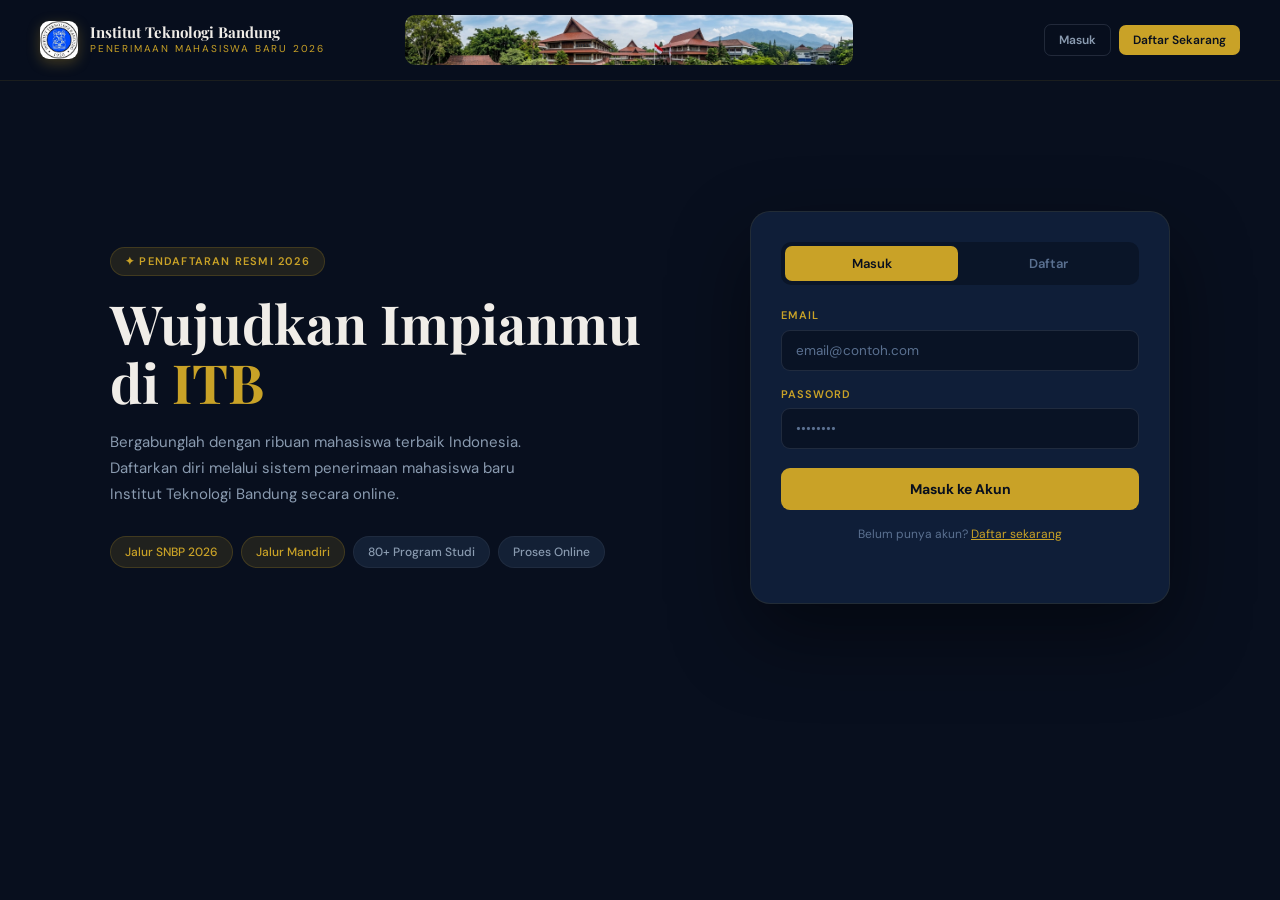
==== index.html @ 245710b5 "first commit" ====
<!doctype html>
<html lang="id">
  <head>
    <meta charset="UTF-8" />
    <meta name="viewport" content="width=device-width, initial-scale=1.0" />
    <title>Halaman Login</title>
    <link
      href="https://fonts.googleapis.com/css2?family=Playfair+Display:wght@700;900&family=DM+Sans:ital,wght@0,300;0,400;0,500;0,600;1,400&display=swap"
      rel="stylesheet"
    />
    <link rel="stylesheet" href="shared.css" />
    <style>
      /* ══ LANDING PAGE ══ */
      .hero {
        display: grid;
        grid-template-columns: 1fr 420px;
        gap: 64px;
        align-items: center;
        max-width: 1140px;
        margin: 0 auto;
        padding: 130px 40px 0;
      }
      .hero-eyebrow {
        display: inline-flex;
        align-items: center;
        gap: 8px;
        padding: 5px 14px;
        border-radius: 100px;
        background: var(--gold-dim);
        border: 1px solid rgba(201, 162, 39, 0.2);
        font-size: 11px;
        font-weight: 600;
        color: var(--gold);
        letter-spacing: 1.2px;
        text-transform: uppercase;
        margin-bottom: 18px;
      }
      .hero h2 {
        font-family: "Playfair Display", serif;
        font-size: clamp(32px, 4.5vw, 54px);
        line-height: 1.1;
        color: var(--white);
        margin-bottom: 16px;
      }
      .hero h2 em {
        color: var(--gold);
        font-style: normal;
      }
      .hero p {
        font-size: 15px;
        color: var(--gray);
        line-height: 1.75;
        max-width: 460px;
        margin-bottom: 28px;
      }
      .hero-pills {
        display: flex;
        flex-wrap: wrap;
        gap: 8px;
      }
      .pill {
        padding: 6px 14px;
        border-radius: 100px;
        font-size: 12px;
        font-weight: 500;
        background: var(--navy-card);
        border: 1px solid var(--border-soft);
        color: var(--gray);
      }
      .pill-gold {
        background: var(--gold-dim);
        border-color: rgba(201, 162, 39, 0.2);
        color: var(--gold);
      }

      /* AUTH CARD */
      .auth-card {
        background: var(--navy-mid);
        border: 1px solid var(--border);
        border-radius: 20px;
        padding: 30px;
        box-shadow: 0 32px 80px rgba(0, 0, 0, 0.45);
      }
      .auth-tabs {
        display: flex;
        gap: 4px;
        background: rgba(8, 15, 30, 0.6);
        border-radius: 10px;
        padding: 4px;
        margin-bottom: 22px;
      }
      .auth-tab {
        flex: 1;
        padding: 9px;
        border-radius: 7px;
        border: none;
        background: transparent;
        color: var(--muted);
        font-family: "DM Sans", sans-serif;
        font-size: 13px;
        font-weight: 600;
        cursor: pointer;
        transition: all 0.18s;
      }
      .auth-tab.active {
        background: var(--gold);
        color: var(--navy);
      }
      .auth-tab:hover:not(.active) {
        color: var(--white);
      }
      .auth-submit {
        width: 100%;
        padding: 12px;
        border-radius: 9px;
        background: var(--gold);
        color: var(--navy);
        font-weight: 700;
        font-size: 14px;
        border: none;
        cursor: pointer;
        font-family: "DM Sans", sans-serif;
        transition: all 0.18s;
        margin-top: 4px;
      }
      .auth-submit:hover {
        background: var(--gold-light);
        box-shadow: 0 6px 24px rgba(201, 162, 39, 0.3);
        transform: translateY(-1px);
      }
      .nomor-result {
        text-align: center;
        padding: 18px;
        background: rgba(201, 162, 39, 0.06);
        border-radius: 12px;
        border: 1px solid rgba(201, 162, 39, 0.2);
        margin-top: 12px;
      }
      .nomor-result p {
        font-size: 11px;
        color: var(--gray);
        margin-bottom: 8px;
      }
      .nomor-display {
        font-family: "Playfair Display", serif;
        font-size: 24px;
        color: var(--gold);
        letter-spacing: 3px;
      }
      .nomor-result small {
        display: block;
        font-size: 11px;
        color: var(--muted);
        margin-top: 8px;
        line-height: 1.5;
      }
      .header-website {
        display: flex;
        align-items: center;
        width: 28rem;
        height: 50px;
        background-image: url("backgrounditb.jpg");
        margin-right: 7rem;
        border-radius: 10px;
        background-size: cover;
      }

      @media (max-width: 900px) {
        .hero {
          grid-template-columns: 1fr;
          padding: 40px 24px;
        }
      }
    </style>
  </head>
  <body>
    <!-- HEADER -->
    <header class="site-header">
      <div class="logo">
        <img
          class="logo-badge"
          src="logoitb.jpg"
          alt="ITB"
          width="40"
          height="40"
        />
        <div class="logo-text">
          <h1>Institut Teknologi Bandung</h1>
          <p>Penerimaan Mahasiswa Baru 2026</p>
        </div>
      </div>
      <a href="https://itb.ac.id/" class="header-link">
        <div class="header-website"></div>
      </a>
      <div class="header-nav">
        <button class="btn btn-ghost btn-sm" onclick="showTab('login')">
          Masuk
        </button>
        <button class="btn btn-primary btn-sm" onclick="showTab('register')">
          Daftar Sekarang
        </button>
      </div>
    </header>

    <!-- HERO + AUTH CARD -->
    <div class="hero">
      <div>
        <div class="hero-eyebrow">✦ Pendaftaran Resmi 2026</div>
        <h2>Wujudkan Impianmu<br />di <em>ITB</em></h2>
        <p>
          Bergabunglah dengan ribuan mahasiswa terbaik Indonesia. Daftarkan diri
          melalui sistem penerimaan mahasiswa baru Institut Teknologi Bandung
          secara online.
        </p>
        <div class="hero-pills">
          <span class="pill pill-gold">Jalur SNBP 2026</span>
          <span class="pill pill-gold">Jalur Mandiri</span>
          <span class="pill">80+ Program Studi</span>
          <span class="pill">Proses Online</span>
        </div>
      </div>

      <div class="auth-card">
        <div class="auth-tabs">
          <button
            class="auth-tab active"
            id="tab-login"
            onclick="showTab('login')"
          >
            Masuk
          </button>
          <button
            class="auth-tab"
            id="tab-register"
            onclick="showTab('register')"
          >
            Daftar
          </button>
        </div>

        <!-- FORM LOGIN -->
        <div id="form-login">
          <div id="alert-login" class="alert"></div>
          <div class="form-group">
            <label>Email</label>
            <input
              type="email"
              id="login-email"
              placeholder="email@contoh.com"
              autocomplete="email"
            />
          </div>
          <div class="form-group">
            <label>Password</label>
            <input
              type="password"
              id="login-password"
              placeholder="••••••••"
              autocomplete="current-password"
            />
          </div>
          <button class="auth-submit" onclick="login()">
            <span id="login-btn-text">Masuk ke Akun</span>
          </button>
          <p
            style="
              text-align: center;
              font-size: 12px;
              color: var(--muted);
              margin-top: 14px;
            "
          >
            Belum punya akun?
            <a
              href="#"
              onclick="
                showTab('register');
                return false;
              "
              style="color: var(--gold)"
              >Daftar sekarang</a
            >
          </p>
        </div>

        <!-- FORM REGISTER -->
        <div id="form-register" class="hidden">
          <div id="alert-register" class="alert"></div>
          <div id="register-fields">
            <div class="form-group">
              <label>Email Aktif</label>
              <input
                type="email"
                id="reg-email"
                placeholder="email@contoh.com"
              />
            </div>
            <div class="form-group">
              <label>Password</label>
              <input
                type="password"
                id="reg-password"
                placeholder="Minimal 8 karakter"
              />
            </div>
            <div class="form-group">
              <label>Konfirmasi Password</label>
              <input
                type="password"
                id="reg-password2"
                placeholder="Ulangi password"
              />
            </div>
            <button class="auth-submit" onclick="register()">
              <span id="reg-btn-text">Buat Akun</span>
            </button>
          </div>
          <div id="register-success" class="hidden">
            <div class="nomor-result">
              <p>Nomor Pendaftaran Anda</p>
              <div class="nomor-display" id="result-nomor">—</div>
              <small
                >Simpan nomor ini untuk keperluan administrasi pendaftaran
                Anda.</small
              >
            </div>
            <button
              class="auth-submit"
              style="margin-top: 14px"
              onclick="showTab('login')"
            >
              Lanjut ke Login →
            </button>
          </div>
        </div>
      </div>
    </div>

    <script src="shared.js"></script>
    <script>
      /** Tampilkan tab login atau register */
      function showTab(t) {
        document
          .getElementById("form-login")
          .classList.toggle("hidden", t !== "login");
        document
          .getElementById("form-register")
          .classList.toggle("hidden", t !== "register");
        document
          .getElementById("tab-login")
          .classList.toggle("active", t === "login");
        document
          .getElementById("tab-register")
          .classList.toggle("active", t === "register");
      }

      function showAlert(id, msg, type) {
        const e = document.getElementById(id);
        e.textContent = msg;
        e.className = "alert alert-" + type;
      }

      async function login() {
        const email = document.getElementById("login-email").value.trim();
        const pass = document.getElementById("login-password").value;
        if (!email || !pass) {
          showAlert("alert-login", "Isi semua field", "error");
          return;
        }
        const btn = document.querySelector("#form-login .auth-submit");
        btn.disabled = true;
        btn.innerHTML = '<span class="spinner"></span> Memproses...';
        const res = await api("auth.php?action=login", "POST", {
          email,
          password: pass,
        });
        btn.disabled = false;
        btn.innerHTML = "Masuk ke Akun";
        if (res.success) {
          if (res.role === "admin") {
            window.location.href = "admin.html";
          } else {
            window.location.href = "dashboard.html";
          }
        } else {
          showAlert("alert-login", res.message, "error");
        }
      }

      async function register() {
        const email = document.getElementById("reg-email").value.trim();
        const pass = document.getElementById("reg-password").value;
        const pass2 = document.getElementById("reg-password2").value;
        if (!email || !pass || !pass2) {
          showAlert("alert-register", "Isi semua field", "error");
          return;
        }
        if (pass !== pass2) {
          showAlert("alert-register", "Password tidak cocok", "error");
          return;
        }
        const btn = document.querySelector("#form-register .auth-submit");
        btn.disabled = true;
        btn.innerHTML = '<span class="spinner"></span> Mendaftar...';
        const res = await api("auth.php?action=register", "POST", {
          email,
          password: pass,
        });
        btn.disabled = false;
        btn.innerHTML = "Buat Akun";
        if (res.success) {
          document.getElementById("result-nomor").textContent =
            res.nomor_pendaftaran;
          document.getElementById("register-fields").classList.add("hidden");
          document
            .getElementById("register-success")
            .classList.remove("hidden");
          document.getElementById("alert-register").className = "alert";
        } else {
          showAlert("alert-register", res.message, "error");
        }
      }

      // Cek apakah sudah login, jika ya redirect langsung
      (async () => {
        const res = await api("auth.php?action=check");
        if (res.loggedIn) {
          window.location.href =
            res.role === "admin" ? "admin.html" : "dashboard.html";
        }
      })();

      // Enter key support
      document.addEventListener("keydown", (e) => {
        if (e.key !== "Enter") return;
        if (
          !document.getElementById("form-login").classList.contains("hidden")
        ) {
          login();
        } else {
          register();
        }
      });
    </script>
  </body>
</html>
---- shared.css ----
/* ═══════════════════════════════════════════
   shared.css — PMB ITB 2025
   Digunakan oleh: index.html, dashboard.html, admin.html
   ═══════════════════════════════════════════ */

:root {
  --navy: #080f1e;
  --navy-mid: #0f1e38;
  --navy-card: #132035;
  --gold: #c9a227;
  --gold-light: #e8c35a;
  --gold-pale: #f5e6b4;
  --gold-dim: rgba(201, 162, 39, 0.12);
  --white: #f0ede8;
  --muted: #5a7090;
  --gray: #8a9bb0;
  --border: rgba(201, 162, 39, 0.1);
  --border-soft: rgba(255, 255, 255, 0.05);
  --red: #e05252;
  --green: #27ae60;
  --blue: #3498db;
  --yellow: #f1c40f;
  --sidebar-w: 260px;
}

*,
*::before,
*::after {
  margin: 0;
  padding: 0;
  box-sizing: border-box;
}
html,
body {
  height: 100%;
}
body {
  font-family: "DM Sans", sans-serif;
  background: var(--navy);
  color: var(--white);
  line-height: 1.5;
  overflow-x: hidden;
}
.hidden {
  display: none !important;
}
::-webkit-scrollbar {
  width: 5px;
  height: 5px;
}
::-webkit-scrollbar-track {
  background: transparent;
}
::-webkit-scrollbar-thumb {
  background: rgba(201, 162, 39, 0.2);
  border-radius: 10px;
}

/* HEADER */
.site-header {
  display: flex;
  align-items: center;
  justify-content: space-between;
  padding: 15px 40px;
  background: rgba(8, 15, 30, 0.92);
  backdrop-filter: blur(16px);
  border-bottom: 1px solid var(--border);
  position: sticky;
  top: 0;
  z-index: 200;
}
.logo {
  display: flex;
  align-items: center;
  gap: 12px;
}
.logo-badge {
  width: 38px;
  height: 38px;
  border-radius: 9px;
  background: var(--gold);
  display: flex;
  align-items: center;
  justify-content: center;
  font-family: "Playfair Display", serif;
  font-weight: 900;
  font-size: 14px;
  color: var(--navy);
  flex-shrink: 0;
  box-shadow: 0 4px 14px rgba(201, 162, 39, 0.3);
}
.logo-text h1 {
  font-family: "Playfair Display", serif;
  font-size: 15px;
  color: var(--white);
  line-height: 1.1;
}
.logo-text p {
  font-size: 10px;
  color: var(--gold);
  letter-spacing: 1.8px;
  text-transform: uppercase;
  margin-top: 1px;
}
.header-nav {
  display: flex;
  align-items: center;
  gap: 8px;
}
.header-user {
  display: flex;
  align-items: center;
  gap: 8px;
  padding: 5px 12px 5px 5px;
  background: var(--navy-card);
  border: 1px solid var(--border);
  border-radius: 100px;
}
.header-avatar {
  width: 26px;
  height: 26px;
  border-radius: 50%;
  background: var(--gold);
  display: flex;
  align-items: center;
  justify-content: center;
  font-size: 11px;
  font-weight: 700;
  color: var(--navy);
}
.header-username {
  font-size: 12px;
  color: var(--white);
  font-weight: 500;
  max-width: 130px;
  overflow: hidden;
  text-overflow: ellipsis;
  white-space: nowrap;
}

/* BUTTONS */
.btn {
  display: inline-flex;
  align-items: center;
  justify-content: center;
  gap: 6px;
  padding: 9px 20px;
  border-radius: 8px;
  font-family: "DM Sans", sans-serif;
  font-size: 13px;
  font-weight: 600;
  border: none;
  cursor: pointer;
  outline: none;
  transition: all 0.18s;
  white-space: nowrap;
}
.btn-primary {
  background: var(--gold);
  color: var(--navy);
}
.btn-primary:hover {
  background: var(--gold-light);
  box-shadow: 0 4px 18px rgba(201, 162, 39, 0.35);
  transform: translateY(-1px);
}
.btn-ghost {
  background: transparent;
  color: var(--gray);
  border: 1px solid rgba(138, 155, 176, 0.2);
}
.btn-ghost:hover {
  border-color: var(--gold);
  color: var(--gold);
}
.btn-danger {
  background: rgba(224, 82, 82, 0.1);
  color: #e07070;
  border: 1px solid rgba(224, 82, 82, 0.18);
}
.btn-danger:hover {
  background: rgba(224, 82, 82, 0.18);
  color: #f08080;
}
.btn-blue {
  background: rgba(52, 152, 219, 0.1);
  color: #7ab4e8;
  border: 1px solid rgba(52, 152, 219, 0.18);
}
.btn-blue:hover {
  background: rgba(52, 152, 219, 0.18);
}
.btn-sm {
  padding: 7px 14px;
  font-size: 12px;
  border-radius: 7px;
}
.btn-xs {
  padding: 4px 10px;
  font-size: 11px;
  border-radius: 5px;
}
.btn:disabled {
  opacity: 0.4;
  cursor: not-allowed;
  transform: none !important;
  box-shadow: none !important;
}

/* FORM */
.form-group {
  margin-bottom: 15px;
}
.form-group label {
  display: block;
  font-size: 11px;
  font-weight: 600;
  color: var(--gold);
  letter-spacing: 1px;
  text-transform: uppercase;
  margin-bottom: 6px;
}
.form-group input,
.form-group select,
.form-group textarea {
  width: 100%;
  padding: 11px 14px;
  background: rgba(8, 15, 30, 0.7);
  border: 1px solid rgba(138, 155, 176, 0.18);
  border-radius: 9px;
  color: var(--white);
  font-family: "DM Sans", sans-serif;
  font-size: 13.5px;
  outline: none;
  transition: border-color 0.2s, box-shadow 0.2s;
}
.form-group input:focus,
.form-group select:focus,
.form-group textarea:focus {
  border-color: var(--gold);
  box-shadow: 0 0 0 3px rgba(201, 162, 39, 0.08);
}
.form-group input::placeholder,
.form-group textarea::placeholder {
  color: var(--muted);
}
.form-group select option {
  background: var(--navy-mid);
}
.form-group textarea {
  resize: vertical;
  min-height: 80px;
}
.form-grid {
  display: grid;
  grid-template-columns: 1fr 1fr;
  gap: 14px;
}

/* ALERTS */
.alert {
  padding: 11px 14px;
  border-radius: 8px;
  font-size: 13px;
  margin-bottom: 14px;
  display: none;
}
.alert-error {
  display: block;
  background: rgba(224, 82, 82, 0.08);
  border: 1px solid rgba(224, 82, 82, 0.25);
  color: #f08080;
}
.alert-success {
  display: block;
  background: rgba(39, 174, 96, 0.08);
  border: 1px solid rgba(39, 174, 96, 0.25);
  color: #7debb0;
}
.alert-info {
  display: block;
  background: rgba(201, 162, 39, 0.06);
  border: 1px solid rgba(201, 162, 39, 0.2);
  color: var(--gold-pale);
}

/* BADGES */
.badge {
  display: inline-flex;
  align-items: center;
  gap: 5px;
  padding: 4px 11px;
  border-radius: 100px;
  font-size: 12px;
  font-weight: 600;
  letter-spacing: 0.3px;
}
.badge::before {
  content: "";
  width: 6px;
  height: 6px;
  border-radius: 50%;
  background: currentColor;
  display: inline-block;
}
.badge-draft {
  background: rgba(138, 155, 176, 0.1);
  color: #8a9bb0;
}
.badge-pending {
  background: rgba(241, 196, 15, 0.1);
  color: #f1c40f;
  border: 1px solid rgba(241, 196, 15, 0.15);
}
.badge-verified {
  background: rgba(52, 152, 219, 0.1);
  color: #3498db;
  border: 1px solid rgba(52, 152, 219, 0.15);
}
.badge-accepted {
  background: rgba(39, 174, 96, 0.1);
  color: #27ae60;
  border: 1px solid rgba(39, 174, 96, 0.15);
}
.badge-rejected {
  background: rgba(224, 82, 82, 0.1);
  color: #e05252;
  border: 1px solid rgba(224, 82, 82, 0.15);
}

/* TOAST */
.toast {
  position: fixed;
  bottom: 24px;
  right: 24px;
  padding: 12px 18px;
  border-radius: 10px;
  font-size: 13px;
  font-weight: 500;
  z-index: 9999;
  display: flex;
  align-items: center;
  gap: 10px;
  max-width: 320px;
  box-shadow: 0 8px 32px rgba(0, 0, 0, 0.5);
  animation: toastIn 0.28s ease;
}
.toast-success {
  background: rgba(39, 174, 96, 0.15);
  border: 1px solid rgba(39, 174, 96, 0.3);
  color: #7debb0;
}
.toast-error {
  background: rgba(224, 82, 82, 0.15);
  border: 1px solid rgba(224, 82, 82, 0.3);
  color: #f08080;
}
@keyframes toastIn {
  from { opacity: 0; transform: translateX(14px); }
  to   { opacity: 1; transform: translateX(0); }
}

.spinner {
  display: inline-block;
  width: 13px;
  height: 13px;
  border: 2px solid rgba(201, 162, 39, 0.25);
  border-top-color: var(--gold);
  border-radius: 50%;
  animation: spin 0.55s linear infinite;
  vertical-align: middle;
}
@keyframes spin {
  to { transform: rotate(360deg); }
}

/* MODALS */
.overlay {
  position: fixed;
  inset: 0;
  background: rgba(0, 0, 0, 0.72);
  backdrop-filter: blur(10px);
  z-index: 1000;
  display: flex;
  align-items: center;
  justify-content: center;
  padding: 20px;
  animation: fadeIn 0.2s;
}
@keyframes fadeIn {
  from { opacity: 0; }
  to   { opacity: 1; }
}
.modal {
  background: var(--navy-mid);
  border: 1px solid var(--border);
  border-radius: 18px;
  padding: 26px;
  width: 100%;
  max-width: 600px;
  max-height: 88vh;
  overflow-y: auto;
  animation: slideUp 0.22s ease;
}
.modal-sm {
  max-width: 420px;
}
@keyframes slideUp {
  from { opacity: 0; transform: translateY(16px); }
  to   { opacity: 1; transform: translateY(0); }
}
.modal-hdr {
  display: flex;
  align-items: center;
  justify-content: space-between;
  margin-bottom: 18px;
  padding-bottom: 14px;
  border-bottom: 1px solid var(--border);
}
.modal-hdr h3 {
  font-family: "Playfair Display", serif;
  font-size: 17px;
}
.modal-close {
  width: 26px;
  height: 26px;
  border-radius: 6px;
  background: rgba(138, 155, 176, 0.08);
  border: none;
  color: var(--muted);
  font-size: 14px;
  cursor: pointer;
  display: flex;
  align-items: center;
  justify-content: center;
  transition: background 0.15s;
}
.modal-close:hover {
  background: rgba(224, 82, 82, 0.1);
  color: #e05252;
}
.modal-foot {
  display: flex;
  gap: 8px;
  justify-content: flex-end;
  margin-top: 18px;
  padding-top: 14px;
  border-top: 1px solid var(--border);
}

/* RESPONSIVE */
@media (max-width: 900px) {
  .form-grid { grid-template-columns: 1fr; }
}
@media (max-width: 680px) {
  .site-header { padding: 12px 16px; }
}
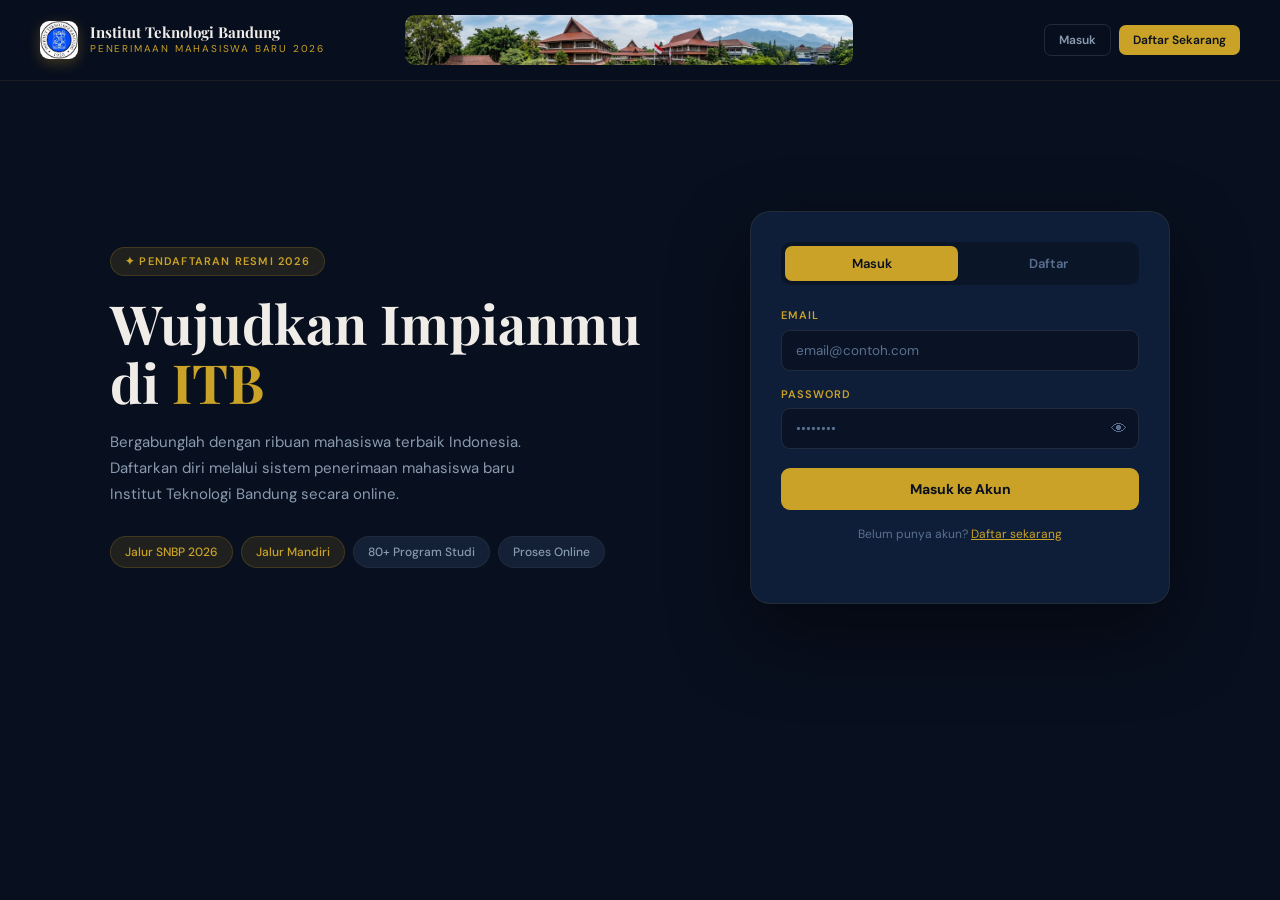
==== commit 33475e91: "sevencommit" ====
--- a/index.html
+++ b/index.html
@@ -163,6 +163,36 @@
         margin-right: 7rem;
         border-radius: 10px;
         background-size: cover;
+      }
+
+      /* ══ PASSWORD TOGGLE ══ */
+      .pw-wrap {
+        position: relative;
+        display: flex;
+        align-items: center;
+      }
+      .pw-wrap input {
+        width: 100%;
+        padding-right: 42px; /* ruang untuk tombol mata */
+        box-sizing: border-box;
+      }
+      .pw-eye {
+        position: absolute;
+        right: 12px;
+        background: none;
+        border: none;
+        cursor: pointer;
+        padding: 0;
+        line-height: 1;
+        font-size: 16px;
+        color: var(--muted);
+        transition:
+          color 0.2s,
+          opacity 0.2s;
+        user-select: none;
+      }
+      .pw-eye:hover {
+        color: var(--gold);
       }
 
       @media (max-width: 900px) {
@@ -252,12 +282,22 @@
           </div>
           <div class="form-group">
             <label>Password</label>
-            <input
-              type="password"
-              id="login-password"
-              placeholder="••••••••"
-              autocomplete="current-password"
-            />
+            <div class="pw-wrap">
+              <input
+                type="password"
+                id="login-password"
+                placeholder="••••••••"
+                autocomplete="current-password"
+              />
+              <button
+                type="button"
+                class="pw-eye"
+                onclick="togglePassword('login-password', this)"
+                aria-label="Tampilkan password"
+              >
+                👁
+              </button>
+            </div>
           </div>
           <button class="auth-submit" onclick="login()">
             <span id="login-btn-text">Masuk ke Akun</span>
@@ -297,19 +337,39 @@
             </div>
             <div class="form-group">
               <label>Password</label>
-              <input
-                type="password"
-                id="reg-password"
-                placeholder="Minimal 8 karakter"
-              />
+              <div class="pw-wrap">
+                <input
+                  type="password"
+                  id="reg-password"
+                  placeholder="Minimal 8 karakter"
+                />
+                <button
+                  type="button"
+                  class="pw-eye"
+                  onclick="togglePassword('reg-password', this)"
+                  aria-label="Tampilkan password"
+                >
+                  👁
+                </button>
+              </div>
             </div>
             <div class="form-group">
               <label>Konfirmasi Password</label>
-              <input
-                type="password"
-                id="reg-password2"
-                placeholder="Ulangi password"
-              />
+              <div class="pw-wrap">
+                <input
+                  type="password"
+                  id="reg-password2"
+                  placeholder="Ulangi password"
+                />
+                <button
+                  type="button"
+                  class="pw-eye"
+                  onclick="togglePassword('reg-password2', this)"
+                  aria-label="Tampilkan konfirmasi password"
+                >
+                  👁
+                </button>
+              </div>
             </div>
             <button class="auth-submit" onclick="register()">
               <span id="reg-btn-text">Buat Akun</span>
@@ -338,6 +398,19 @@
 
     <script src="shared.js"></script>
     <script>
+      function togglePassword(inputId, btn) {
+        const input = document.getElementById(inputId);
+        if (!input) return;
+        const isHidden = input.type === "password";
+        input.type = isHidden ? "text" : "password";
+        btn.textContent = isHidden ? "🔐" : "👁";
+        btn.setAttribute(
+          "aria-label",
+          isHidden ? "Sembunyikan password" : "Tampilkan password",
+        );
+      }
+    </script>
+    <script>
       /** Tampilkan tab login atau register */
       function showTab(t) {
         document
--- a/shared.css
+++ b/shared.css
@@ -232,7 +232,9 @@
   font-family: "DM Sans", sans-serif;
   font-size: 13.5px;
   outline: none;
-  transition: border-color 0.2s, box-shadow 0.2s;
+  transition:
+    border-color 0.2s,
+    box-shadow 0.2s;
 }
 .form-group input:focus,
 .form-group select:focus,
@@ -356,8 +358,14 @@
   color: #f08080;
 }
 @keyframes toastIn {
-  from { opacity: 0; transform: translateX(14px); }
-  to   { opacity: 1; transform: translateX(0); }
+  from {
+    opacity: 0;
+    transform: translateX(14px);
+  }
+  to {
+    opacity: 1;
+    transform: translateX(0);
+  }
 }
 
 .spinner {
@@ -371,7 +379,9 @@
   vertical-align: middle;
 }
 @keyframes spin {
-  to { transform: rotate(360deg); }
+  to {
+    transform: rotate(360deg);
+  }
 }
 
 /* MODALS */
@@ -388,8 +398,12 @@
   animation: fadeIn 0.2s;
 }
 @keyframes fadeIn {
-  from { opacity: 0; }
-  to   { opacity: 1; }
+  from {
+    opacity: 0;
+  }
+  to {
+    opacity: 1;
+  }
 }
 .modal {
   background: var(--navy-mid);
@@ -406,8 +420,14 @@
   max-width: 420px;
 }
 @keyframes slideUp {
-  from { opacity: 0; transform: translateY(16px); }
-  to   { opacity: 1; transform: translateY(0); }
+  from {
+    opacity: 0;
+    transform: translateY(16px);
+  }
+  to {
+    opacity: 1;
+    transform: translateY(0);
+  }
 }
 .modal-hdr {
   display: flex;
@@ -450,8 +470,12 @@
 
 /* RESPONSIVE */
 @media (max-width: 900px) {
-  .form-grid { grid-template-columns: 1fr; }
+  .form-grid {
+    grid-template-columns: 1fr;
+  }
 }
 @media (max-width: 680px) {
-  .site-header { padding: 12px 16px; }
-}
+  .site-header {
+    padding: 12px 16px;
+  }
+}
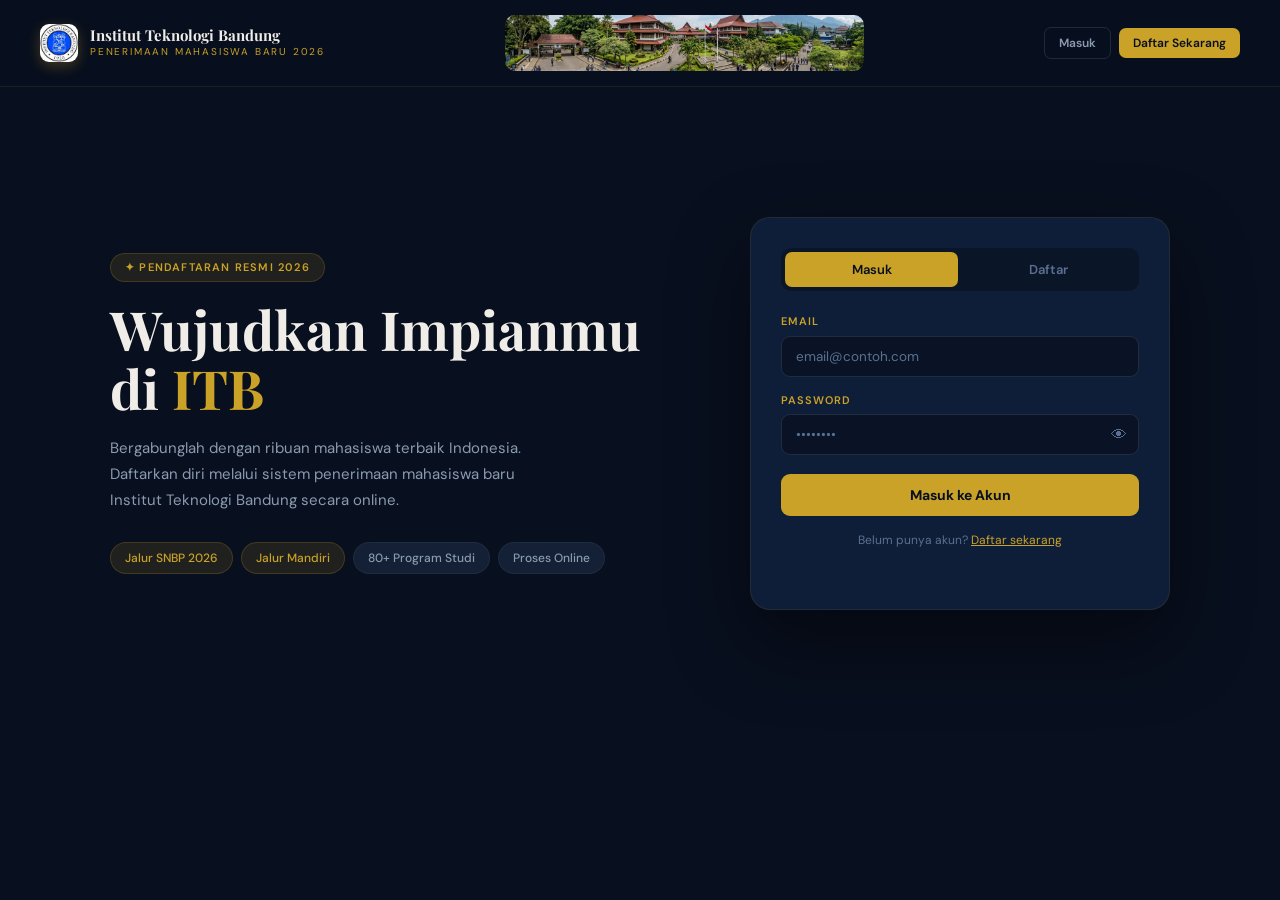
==== commit 8fac2f95: "ninecommit" ====
--- a/index.html
+++ b/index.html
@@ -157,12 +157,13 @@
       .header-website {
         display: flex;
         align-items: center;
-        width: 28rem;
-        height: 50px;
+        width: clamp(180px, 28vw, 480px);
+        height: 56px;
         background-image: url("backgrounditb.jpg");
-        margin-right: 7rem;
         border-radius: 10px;
         background-size: cover;
+        background-position: center;
+        flex-shrink: 0;
       }
 
       /* ══ PASSWORD TOGGLE ══ */
@@ -199,6 +200,25 @@
         .hero {
           grid-template-columns: 1fr;
           padding: 40px 24px;
+          gap: 32px;
+        }
+        .hero h2 {
+          font-size: clamp(26px, 6vw, 40px);
+        }
+      }
+      @media (max-width: 600px) {
+        .hero {
+          padding: 28px 16px 40px;
+          gap: 24px;
+        }
+        .auth-card {
+          padding: 20px 16px;
+        }
+        .hero p {
+          font-size: 14px;
+        }
+        .header-website {
+          display: none;
         }
       }
     </style>
@@ -278,6 +298,10 @@
               id="login-email"
               placeholder="email@contoh.com"
               autocomplete="email"
+              oninput="
+                if (this.value.length > 25)
+                  this.value = this.value.slice(0, 25);
+              "
             />
           </div>
           <div class="form-group">
@@ -288,6 +312,10 @@
                 id="login-password"
                 placeholder="••••••••"
                 autocomplete="current-password"
+                oninput="
+                  if (this.value.length > 60)
+                    this.value = this.value.slice(0, 60);
+                "
               />
               <button
                 type="button"
@@ -333,6 +361,10 @@
                 type="email"
                 id="reg-email"
                 placeholder="email@contoh.com"
+                oninput="
+                  if (this.value.length > 25)
+                    this.value = this.value.slice(0, 25);
+                "
               />
             </div>
             <div class="form-group">
@@ -342,6 +374,10 @@
                   type="password"
                   id="reg-password"
                   placeholder="Minimal 8 karakter"
+                  oninput="
+                    if (this.value.length > 60)
+                      this.value = this.value.slice(0, 60);
+                  "
                 />
                 <button
                   type="button"
@@ -360,6 +396,10 @@
                   type="password"
                   id="reg-password2"
                   placeholder="Ulangi password"
+                  oninput="
+                    if (this.value.length > 60)
+                      this.value = this.value.slice(0, 60);
+                  "
                 />
                 <button
                   type="button"
--- a/shared.css
+++ b/shared.css
@@ -476,6 +476,38 @@
 }
 @media (max-width: 680px) {
   .site-header {
-    padding: 12px 16px;
-  }
-}
+    padding: 10px 14px;
+    gap: 8px;
+  }
+  .logo-text h1 {
+    font-size: 12px;
+  }
+  .logo-text p {
+    font-size: 9px;
+    letter-spacing: 1px;
+  }
+  .header-nav {
+    gap: 5px;
+  }
+  .btn-sm {
+    padding: 6px 10px;
+    font-size: 11px;
+  }
+  .modal {
+    padding: 18px;
+    border-radius: 14px;
+  }
+  .modal-foot {
+    flex-direction: column-reverse;
+  }
+  .modal-foot .btn {
+    width: 100%;
+    justify-content: center;
+  }
+  .toast {
+    bottom: 16px;
+    right: 12px;
+    left: 12px;
+    max-width: none;
+  }
+}
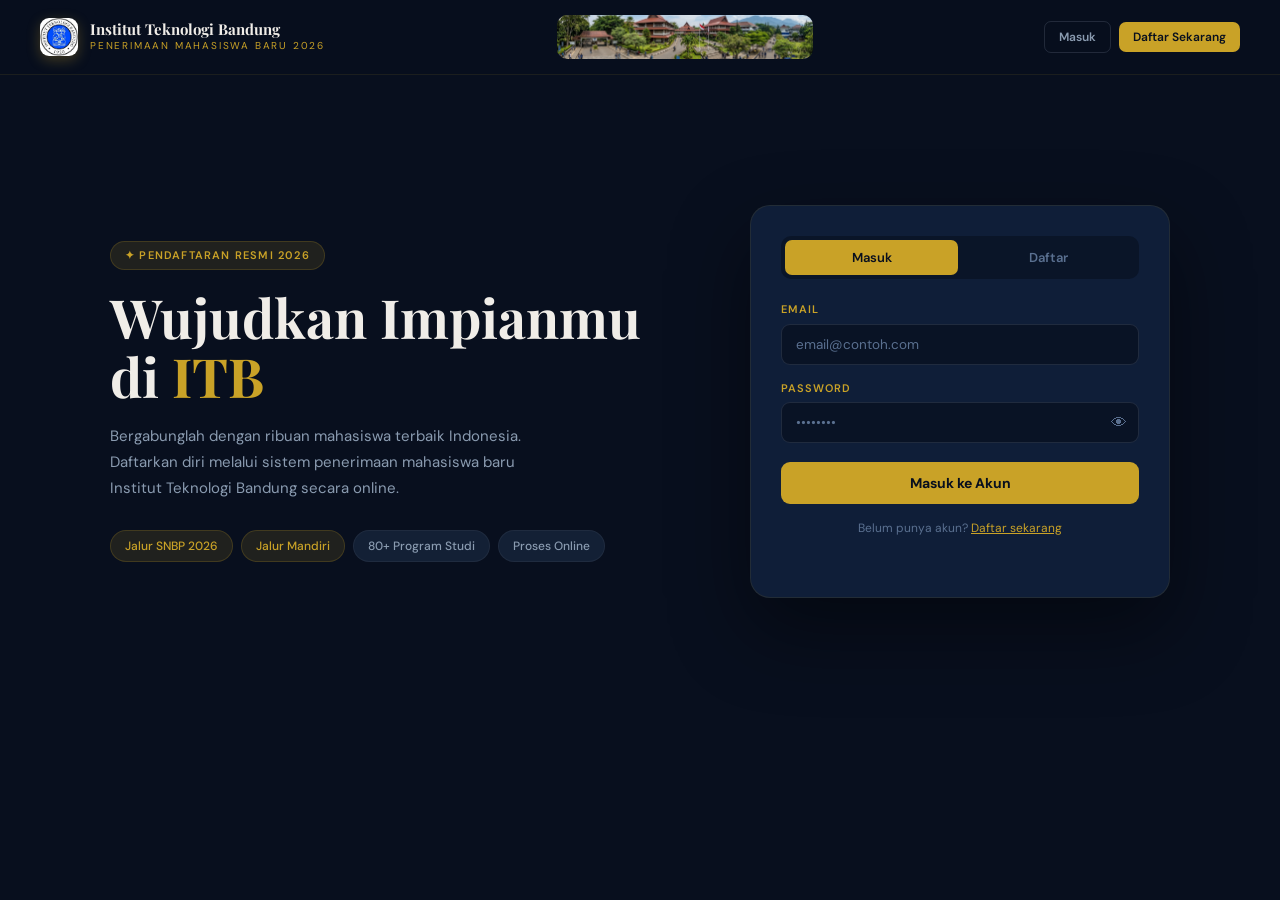
==== commit 11acba8b: "tencommit" ====
--- a/index.html
+++ b/index.html
@@ -157,8 +157,8 @@
       .header-website {
         display: flex;
         align-items: center;
-        width: clamp(180px, 28vw, 480px);
-        height: 56px;
+        width: clamp(120px, 20vw, 340px);
+        height: 44px;
         background-image: url("backgrounditb.jpg");
         border-radius: 10px;
         background-size: cover;
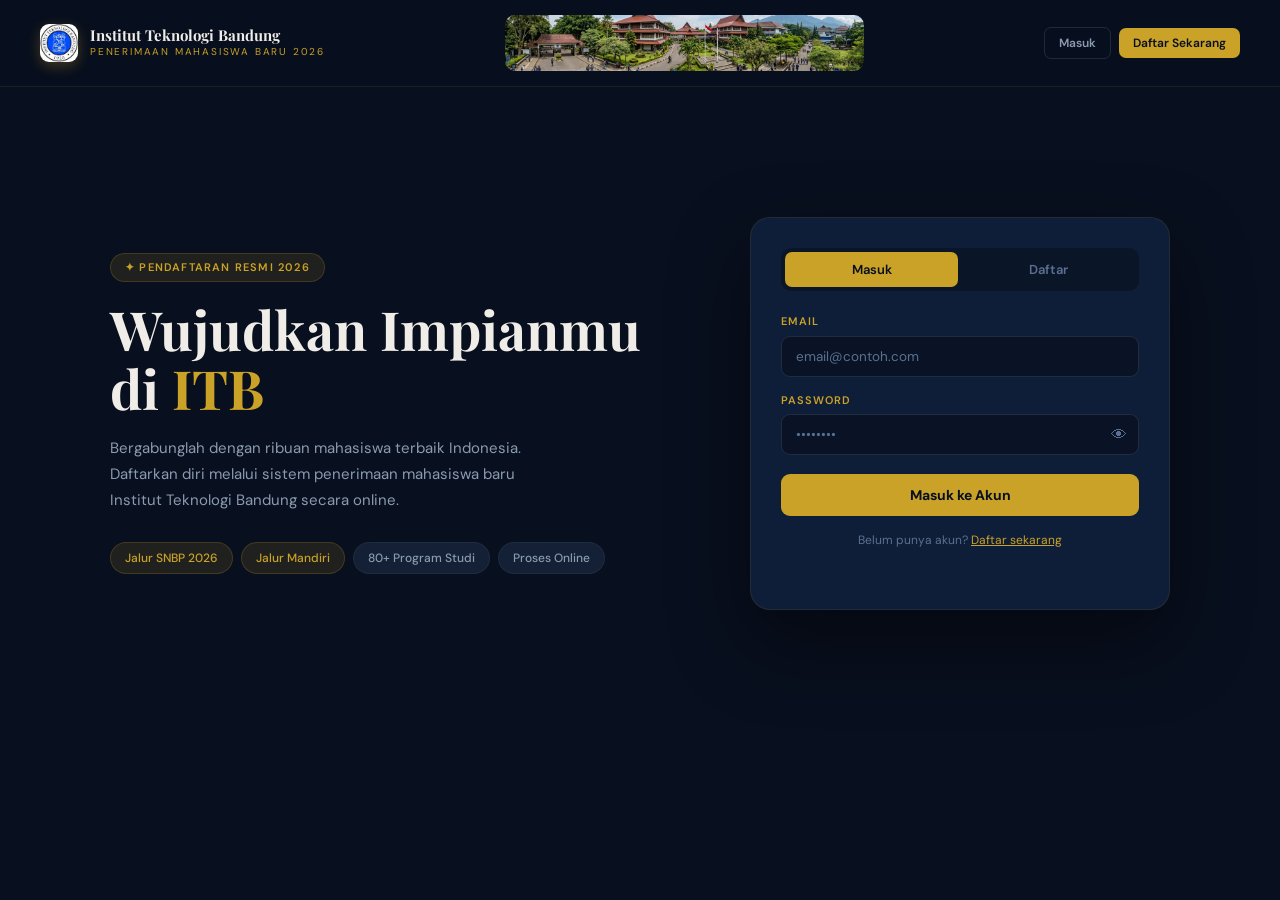
==== commit cd2a7de0: "elevencommit" ====
--- a/index.html
+++ b/index.html
@@ -157,8 +157,8 @@
       .header-website {
         display: flex;
         align-items: center;
-        width: clamp(120px, 20vw, 340px);
-        height: 44px;
+        width: clamp(180px, 28vw, 480px);
+        height: 56px;
         background-image: url("backgrounditb.jpg");
         border-radius: 10px;
         background-size: cover;
